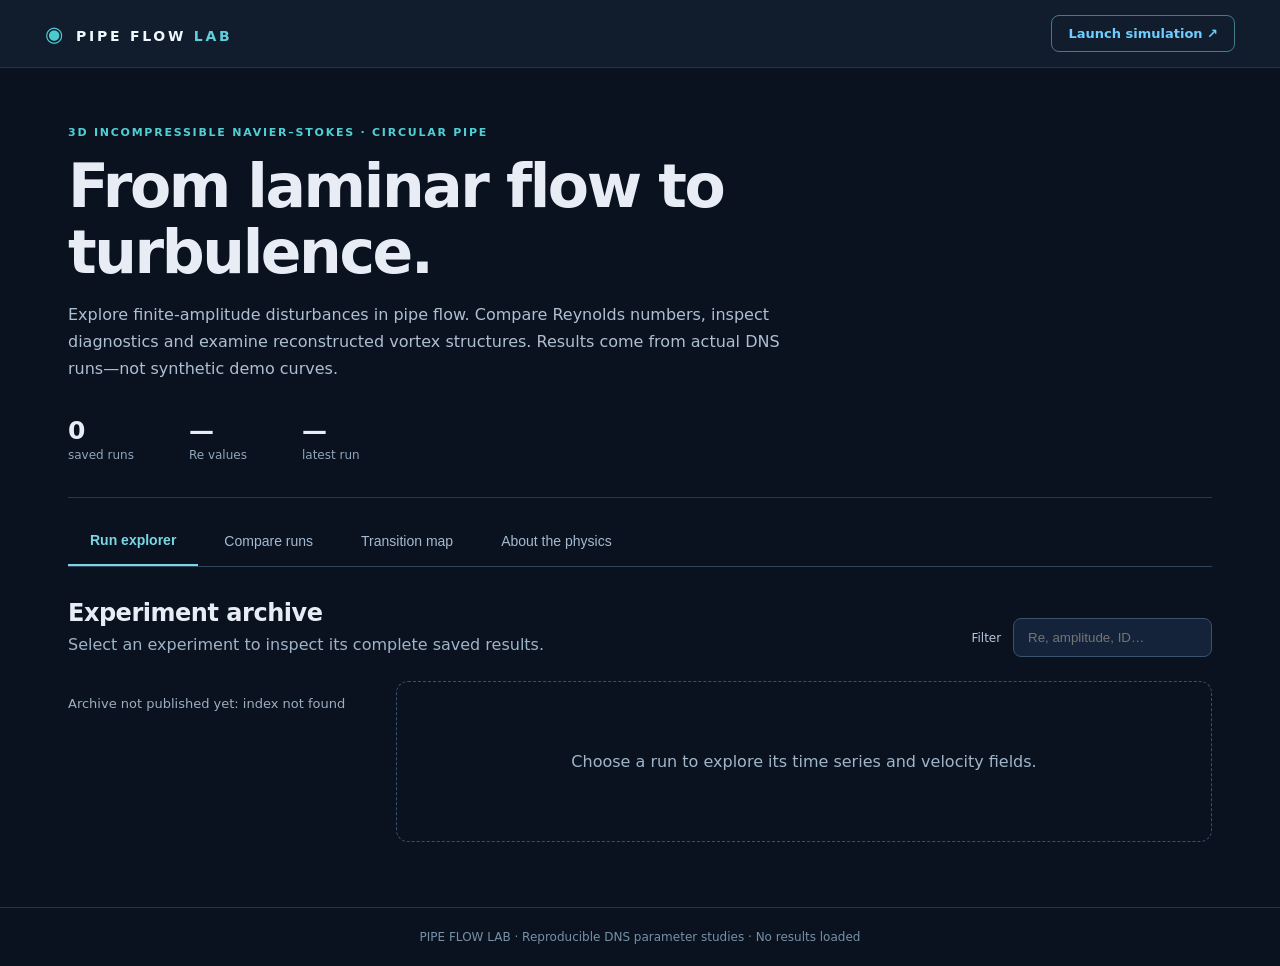
==== web/index.html @ a0a2ded7 "Install 3D pipe-flow DNS simulator and dashboard" ====
<!doctype html>
<html lang="en"><head>
<meta charset="utf-8"><meta name="viewport" content="width=device-width,initial-scale=1">
<title>Pipe Flow Laboratory · 3D Navier–Stokes</title>
<link rel="stylesheet" href="styles.css">
<script src="https://cdn.plot.ly/plotly-2.35.2.min.js" defer></script>
<script src="app.js" defer></script>
</head><body>
<header class="top"><div class="logo">◉ <span>PIPE FLOW <b>LAB</b></span></div>
<a class="github" id="actions-link" href="#" target="_blank" rel="noopener">Launch simulation ↗</a></header>
<main><section class="hero"><div class="eyebrow">3D INCOMPRESSIBLE NAVIER–STOKES · CIRCULAR PIPE</div>
<h1>From laminar flow to turbulence.</h1><p>Explore finite-amplitude disturbances in pipe flow. Compare Reynolds numbers, inspect diagnostics and examine reconstructed vortex structures. Results come from actual DNS runs—not synthetic demo curves.</p>
<div class="hero-metrics"><div><span id="num-runs">0</span><small>saved runs</small></div><div><span id="num-re">—</span><small>Re values</small></div><div><span id="latest">—</span><small>latest run</small></div></div></section>
<nav class="tabs"><button class="tab active" data-tab="runs">Run explorer</button><button class="tab" data-tab="compare">Compare runs</button><button class="tab" data-tab="phase">Transition map</button><button class="tab" data-tab="about">About the physics</button></nav>
<section class="view active" id="runs"><div class="rowhead"><div><h2>Experiment archive</h2><p>Select an experiment to inspect its complete saved results.</p></div><label>Filter <input id="filter" placeholder="Re, amplitude, ID…" aria-label="Filter runs"></label></div>
<div class="twocol"><aside class="archive" id="run-list"><p class="muted">Loading archive…</p></aside><div class="details" id="details"><div class="empty">Choose a run to explore its time series and velocity fields.</div></div></div></section>
<section class="view" id="compare"><div class="rowhead"><div><h2>Compare experiments</h2><p>Toggle runs below to overlay dissipation and friction factor histories.</p></div></div><div id="compare-picker" class="chips"></div><div class="chartgrid"><div class="panel"><h3>Dissipation / laminar value</h3><div class="plot" id="plot-compare-d"></div></div><div class="panel"><h3>Darcy friction factor</h3><div class="plot" id="plot-compare-f"></div></div></div></section>
<section class="view" id="phase"><h2>Transition map</h2><p>Finite-window outcome as a function of Reynolds number and localized-roll amplitude. These labels use final dissipation: active if D/Dₗ &gt; 1.5; near-laminar if &lt; 1.15; otherwise ambiguous. They are <b>not</b> infinite-time transition thresholds. Repeat runs and extend time before inferring a critical boundary.</p><div class="panel"><div id="plot-phase" class="plot tall"></div></div></section>
<section class="view" id="about"><h2>What is being simulated?</h2><div class="prose"><p>A 3D incompressible Navier–Stokes velocity field in a circular pipe with no-slip walls and axial periodicity. Pipe radius is 1, the laminar centerline speed is 1, and the bulk speed is 1/2. The parameter Re uses bulk speed and pipe diameter (equivalently centerline speed and radius).</p><p>Baseline laminar profile: u<sub>z</sub>(r) = 1 − r². An optional localized finite-amplitude roll perturbs it. Flow rate is held fixed, allowing the pressure gradient to respond to turbulent drag.</p><p>Laminar dissipation D<sub>lam</sub> = 2/Re and Darcy friction f<sub>D,lam</sub> = 64/Re. dnsjax stores the excess axial driving −dP/dz′, so f<sub>D</sub> = 64/Re + 16(−dP/dz′).</p><p>Turbulence intensity shown for snapshots is the cross-sectional RMS of all three velocity fluctuations about their azimuthal–axial mean profiles, divided by U<sub>bulk</sub>. This is not the same as the disturbance energy E′, which includes changes to the mean profile.</p><p>A four-diameter periodic box is a minimal proof-of-concept and generally cannot reproduce long localized turbulent puffs or measure an intrinsic transition Reynolds number. For research-quality claims, test larger boxes, spatial and temporal resolution, and ensembles.</p><p>Solver: <a href="https://github.com/gokhanyalniz/dnsjax" target="_blank" rel="noopener">dnsjax</a> (Apache-2.0). Visualization quantities are reconstructed from saved velocity fields.</p></div></section>
</main><footer>PIPE FLOW LAB · Reproducible DNS parameter studies · <span id="build-info">No results loaded</span></footer>
</body></html>
---- web/styles.css ----
:root{font-family:Inter,ui-sans-serif,system-ui,-apple-system,Segoe UI,sans-serif;color:#e8edf5;background:#0a1220}*{box-sizing:border-box}body{margin:0}a{color:#6fceff}.top{height:68px;border-bottom:1px solid #253349;display:flex;align-items:center;justify-content:space-between;gap:20px;padding:0 max(24px,calc((100vw - 1190px)/2));background:#111d2d}.logo{font-size:21px;letter-spacing:.13em;font-weight:750;color:#4bcad0}.logo span{color:#eff7ff;font-size:14px}.logo b{color:#61cfdb}.github{border:1px solid #417c8b;border-radius:8px;padding:10px 16px;text-decoration:none;font-weight:600;font-size:13px}.github:hover{background:#173744}main{max-width:1190px;margin:auto;padding:0 23px}.hero{padding:58px 0 35px;border-bottom:1px solid #263851}.eyebrow{font-size:11px;letter-spacing:.16em;font-weight:750;color:#51d0d4}h1{font-size:clamp(35px,5vw,60px);letter-spacing:-.04em;line-height:1.1;max-width:840px;margin:14px 0}h2{font-size:24px;letter-spacing:-.02em;margin:0 0 5px}h3{font-size:16px;margin:0 0 16px}.hero p{font-size:16px;line-height:1.7;color:#aebfd1;max-width:750px}.hero-metrics{display:flex;gap:55px;margin-top:33px;flex-wrap:wrap}.hero-metrics div{display:flex;flex-direction:column}.hero-metrics span{font-size:25px;font-weight:730}.hero-metrics small{color:#91a5bb;font-size:12px;margin-top:3px}.tabs{display:flex;gap:4px;border-bottom:1px solid #30445d;overflow:auto;margin-top:18px}.tab{padding:16px 22px;background:transparent;border:0;color:#a4bad1;cursor:pointer;white-space:nowrap;font-size:14px}.tab.active{color:#79d7e3;border-bottom:2px solid #79d7e3;font-weight:700}.view{display:none;padding:32px 0 65px}.view.active{display:block}.rowhead{display:flex;justify-content:space-between;align-items:end;gap:18px;margin-bottom:24px;flex-wrap:wrap}.rowhead p,.view>p{color:#9fb3c7;line-height:1.6;margin:5px 0 0}.rowhead label{font-size:12px;color:#b6c7d8}.rowhead input{background:#142339;border:1px solid #39516b;color:#f0f7ff;padding:11px 14px;border-radius:8px;margin-left:8px}.twocol{display:grid;grid-template-columns:310px minmax(0,1fr);gap:18px}.archive{max-height:960px;overflow-y:auto}.runcard{display:block;width:100%;text-align:left;background:#122135;color:#e9f1f9;border:1px solid #243b54;padding:15px;border-radius:11px;margin-bottom:10px;cursor:pointer}.runcard:hover,.runcard.selected{border-color:#62bdc7;background:#1a3046}.runcard .key{font-size:16px;font-weight:720}.runcard .sub{color:#99afc4;font-size:12px;margin-top:7px}.tag{padding:4px 7px;font-size:11px;border-radius:5px;background:#264357;color:#c4e8f1}.details{min-width:0}.panel{background:#111e30;border:1px solid #2c4157;border-radius:12px;padding:18px;margin-bottom:18px}.empty{padding:70px 25px;border:1px dashed #38506a;border-radius:12px;text-align:center;color:#a1b5c8}.plot{height:315px;width:100%;min-width:0}.plot.tall{height:520px}.chartgrid{display:grid;grid-template-columns:repeat(2,minmax(0,1fr));gap:16px}.chartgrid .panel{margin:0}.meta{display:flex;gap:9px;flex-wrap:wrap;margin:17px 0}.pill{border:1px solid #40576b;border-radius:5px;padding:7px 10px;color:#b8cad9;font-size:12px}.muted{color:#9caec0;font-size:13px;line-height:1.6}.plots{display:grid;grid-template-columns:repeat(2,minmax(0,1fr));gap:12px}.plots .panel{margin:0}.gallery{display:grid;grid-template-columns:repeat(2,minmax(0,1fr));gap:13px}.gallery img{width:100%;border:1px solid #35455d;border-radius:8px;background:#fff}.gallery .wide{grid-column:1/-1}.gallery figcaption{font-size:12px;color:#a6bace;margin:5px 0 13px}.sliderline{display:flex;align-items:center;gap:14px;margin-bottom:18px}.sliderline input{flex:1;accent-color:#69cedd}.chips{display:flex;flex-wrap:wrap;gap:10px;margin-bottom:25px}.chips label{display:inline-flex;align-items:center;gap:7px;background:#172a41;border:1px solid #334961;padding:10px;border-radius:7px;font-size:13px}.chips input{accent-color:#68d0d5}.prose{max-width:760px;color:#b7c7d8;line-height:1.85}.prose p{margin:0 0 20px}footer{padding:22px 24px;border-top:1px solid #23364c;color:#7791a6;text-align:center;font-size:12px}@media(max-width:900px){.twocol{grid-template-columns:1fr}.archive{max-height:270px}.chartgrid,.plots{grid-template-columns:1fr}}@media(max-width:600px){.gallery{grid-template-columns:1fr}.gallery .wide{grid-column:auto}.hero-metrics{gap:22px}.tab{padding:14px 12px}.panel{padding:11px}}
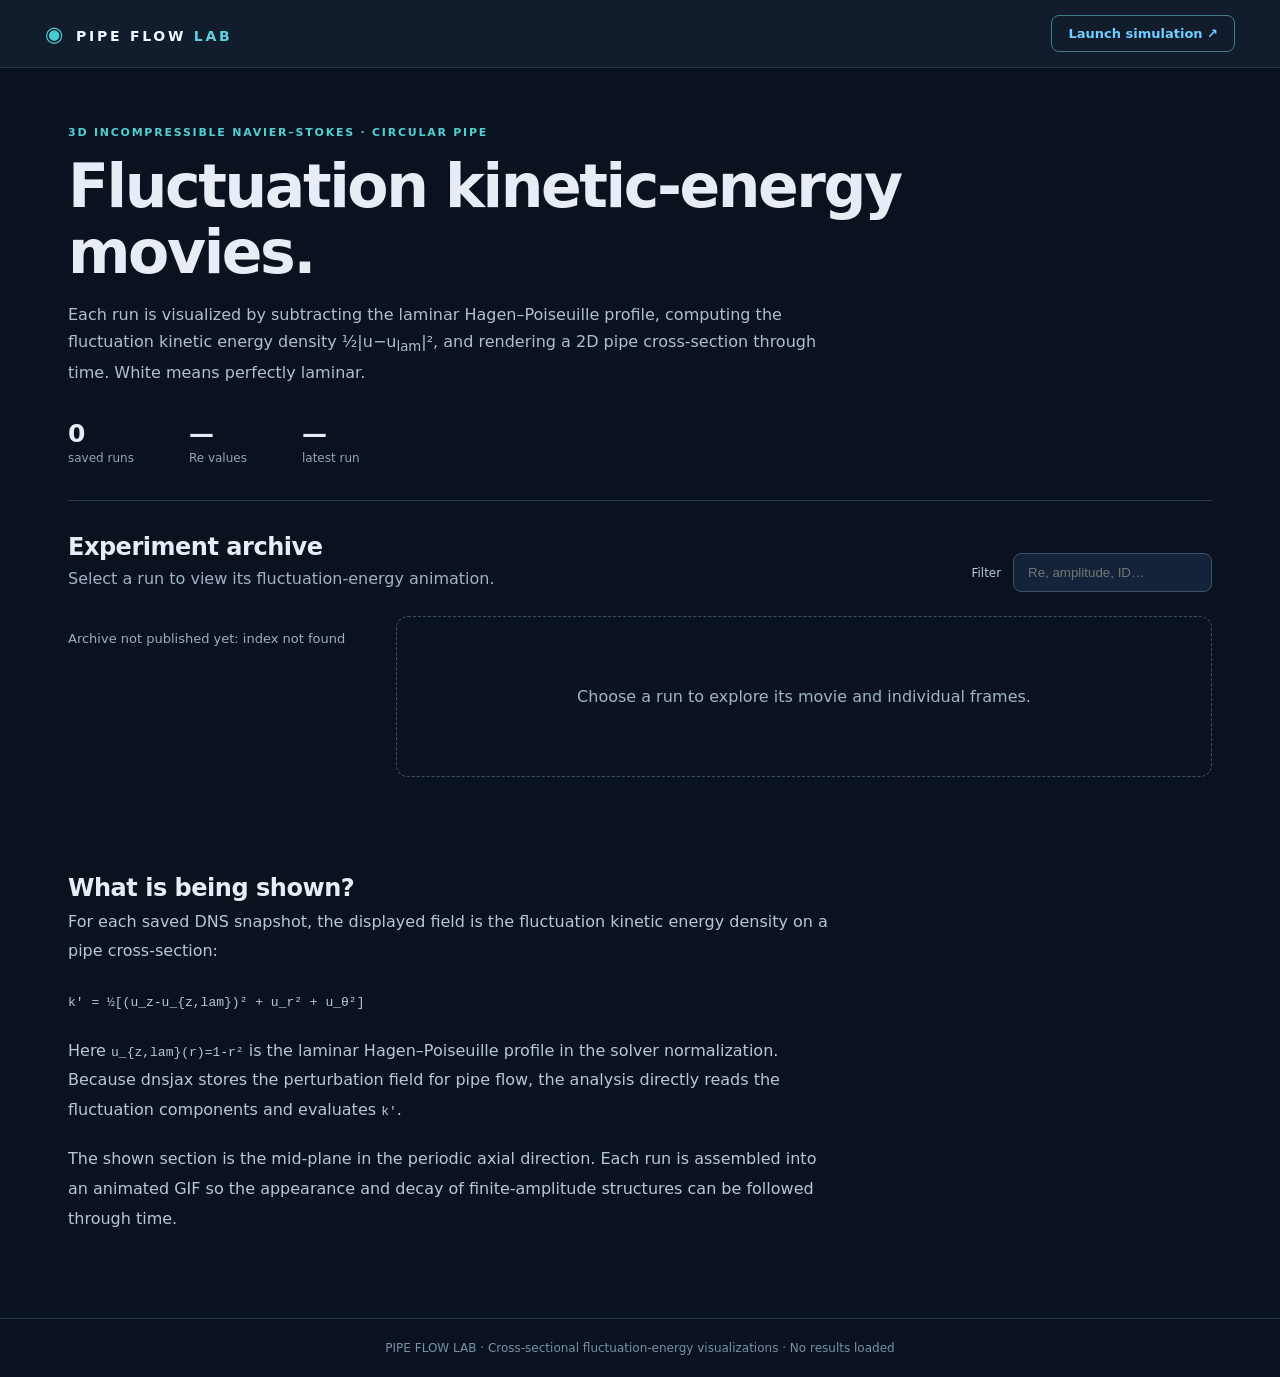
==== commit 8b8cdd01: "Replace plots with fluctuation-energy cross-section movie" ====
--- a/web/index.html
+++ b/web/index.html
@@ -1,21 +1,32 @@
 <!doctype html>
 <html lang="en"><head>
 <meta charset="utf-8"><meta name="viewport" content="width=device-width,initial-scale=1">
-<title>Pipe Flow Laboratory · 3D Navier–Stokes</title>
+<title>Pipe Flow Laboratory · fluctuation-energy movies</title>
 <link rel="stylesheet" href="styles.css">
-<script src="https://cdn.plot.ly/plotly-2.35.2.min.js" defer></script>
 <script src="app.js" defer></script>
 </head><body>
 <header class="top"><div class="logo">◉ <span>PIPE FLOW <b>LAB</b></span></div>
 <a class="github" id="actions-link" href="#" target="_blank" rel="noopener">Launch simulation ↗</a></header>
-<main><section class="hero"><div class="eyebrow">3D INCOMPRESSIBLE NAVIER–STOKES · CIRCULAR PIPE</div>
-<h1>From laminar flow to turbulence.</h1><p>Explore finite-amplitude disturbances in pipe flow. Compare Reynolds numbers, inspect diagnostics and examine reconstructed vortex structures. Results come from actual DNS runs—not synthetic demo curves.</p>
-<div class="hero-metrics"><div><span id="num-runs">0</span><small>saved runs</small></div><div><span id="num-re">—</span><small>Re values</small></div><div><span id="latest">—</span><small>latest run</small></div></div></section>
-<nav class="tabs"><button class="tab active" data-tab="runs">Run explorer</button><button class="tab" data-tab="compare">Compare runs</button><button class="tab" data-tab="phase">Transition map</button><button class="tab" data-tab="about">About the physics</button></nav>
-<section class="view active" id="runs"><div class="rowhead"><div><h2>Experiment archive</h2><p>Select an experiment to inspect its complete saved results.</p></div><label>Filter <input id="filter" placeholder="Re, amplitude, ID…" aria-label="Filter runs"></label></div>
-<div class="twocol"><aside class="archive" id="run-list"><p class="muted">Loading archive…</p></aside><div class="details" id="details"><div class="empty">Choose a run to explore its time series and velocity fields.</div></div></div></section>
-<section class="view" id="compare"><div class="rowhead"><div><h2>Compare experiments</h2><p>Toggle runs below to overlay dissipation and friction factor histories.</p></div></div><div id="compare-picker" class="chips"></div><div class="chartgrid"><div class="panel"><h3>Dissipation / laminar value</h3><div class="plot" id="plot-compare-d"></div></div><div class="panel"><h3>Darcy friction factor</h3><div class="plot" id="plot-compare-f"></div></div></div></section>
-<section class="view" id="phase"><h2>Transition map</h2><p>Finite-window outcome as a function of Reynolds number and localized-roll amplitude. These labels use final dissipation: active if D/Dₗ &gt; 1.5; near-laminar if &lt; 1.15; otherwise ambiguous. They are <b>not</b> infinite-time transition thresholds. Repeat runs and extend time before inferring a critical boundary.</p><div class="panel"><div id="plot-phase" class="plot tall"></div></div></section>
-<section class="view" id="about"><h2>What is being simulated?</h2><div class="prose"><p>A 3D incompressible Navier–Stokes velocity field in a circular pipe with no-slip walls and axial periodicity. Pipe radius is 1, the laminar centerline speed is 1, and the bulk speed is 1/2. The parameter Re uses bulk speed and pipe diameter (equivalently centerline speed and radius).</p><p>Baseline laminar profile: u<sub>z</sub>(r) = 1 − r². An optional localized finite-amplitude roll perturbs it. Flow rate is held fixed, allowing the pressure gradient to respond to turbulent drag.</p><p>Laminar dissipation D<sub>lam</sub> = 2/Re and Darcy friction f<sub>D,lam</sub> = 64/Re. dnsjax stores the excess axial driving −dP/dz′, so f<sub>D</sub> = 64/Re + 16(−dP/dz′).</p><p>Turbulence intensity shown for snapshots is the cross-sectional RMS of all three velocity fluctuations about their azimuthal–axial mean profiles, divided by U<sub>bulk</sub>. This is not the same as the disturbance energy E′, which includes changes to the mean profile.</p><p>A four-diameter periodic box is a minimal proof-of-concept and generally cannot reproduce long localized turbulent puffs or measure an intrinsic transition Reynolds number. For research-quality claims, test larger boxes, spatial and temporal resolution, and ensembles.</p><p>Solver: <a href="https://github.com/gokhanyalniz/dnsjax" target="_blank" rel="noopener">dnsjax</a> (Apache-2.0). Visualization quantities are reconstructed from saved velocity fields.</p></div></section>
-</main><footer>PIPE FLOW LAB · Reproducible DNS parameter studies · <span id="build-info">No results loaded</span></footer>
+<main>
+  <section class="hero">
+    <div class="eyebrow">3D INCOMPRESSIBLE NAVIER–STOKES · CIRCULAR PIPE</div>
+    <h1>Fluctuation kinetic-energy movies.</h1>
+    <p>Each run is visualized by subtracting the laminar Hagen–Poiseuille profile, computing the fluctuation kinetic energy density ½|u−u<sub>lam</sub>|², and rendering a 2D pipe cross-section through time. White means perfectly laminar.</p>
+    <div class="hero-metrics"><div><span id="num-runs">0</span><small>saved runs</small></div><div><span id="num-re">—</span><small>Re values</small></div><div><span id="latest">—</span><small>latest run</small></div></div>
+  </section>
+  <section class="view active" id="runs">
+    <div class="rowhead"><div><h2>Experiment archive</h2><p>Select a run to view its fluctuation-energy animation.</p></div><label>Filter <input id="filter" placeholder="Re, amplitude, ID…" aria-label="Filter runs"></label></div>
+    <div class="twocol"><aside class="archive" id="run-list"><p class="muted">Loading archive…</p></aside><div class="details" id="details"><div class="empty">Choose a run to explore its movie and individual frames.</div></div></div>
+  </section>
+  <section class="view active" id="about">
+    <h2>What is being shown?</h2>
+    <div class="prose">
+      <p>For each saved DNS snapshot, the displayed field is the fluctuation kinetic energy density on a pipe cross-section:</p>
+      <p><code>k′ = ½[(u_z-u_{z,lam})² + u_r² + u_θ²]</code></p>
+      <p>Here <code>u_{z,lam}(r)=1-r²</code> is the laminar Hagen–Poiseuille profile in the solver normalization. Because dnsjax stores the perturbation field for pipe flow, the analysis directly reads the fluctuation components and evaluates <code>k′</code>.</p>
+      <p>The shown section is the mid-plane in the periodic axial direction. Each run is assembled into an animated GIF so the appearance and decay of finite-amplitude structures can be followed through time.</p>
+    </div>
+  </section>
+</main>
+<footer>PIPE FLOW LAB · Cross-sectional fluctuation-energy visualizations · <span id="build-info">No results loaded</span></footer>
 </body></html>
--- a/web/styles.css
+++ b/web/styles.css
@@ -1 +1,2 @@
-:root{font-family:Inter,ui-sans-serif,system-ui,-apple-system,Segoe UI,sans-serif;color:#e8edf5;background:#0a1220}*{box-sizing:border-box}body{margin:0}a{color:#6fceff}.top{height:68px;border-bottom:1px solid #253349;display:flex;align-items:center;justify-content:space-between;gap:20px;padding:0 max(24px,calc((100vw - 1190px)/2));background:#111d2d}.logo{font-size:21px;letter-spacing:.13em;font-weight:750;color:#4bcad0}.logo span{color:#eff7ff;font-size:14px}.logo b{color:#61cfdb}.github{border:1px solid #417c8b;border-radius:8px;padding:10px 16px;text-decoration:none;font-weight:600;font-size:13px}.github:hover{background:#173744}main{max-width:1190px;margin:auto;padding:0 23px}.hero{padding:58px 0 35px;border-bottom:1px solid #263851}.eyebrow{font-size:11px;letter-spacing:.16em;font-weight:750;color:#51d0d4}h1{font-size:clamp(35px,5vw,60px);letter-spacing:-.04em;line-height:1.1;max-width:840px;margin:14px 0}h2{font-size:24px;letter-spacing:-.02em;margin:0 0 5px}h3{font-size:16px;margin:0 0 16px}.hero p{font-size:16px;line-height:1.7;color:#aebfd1;max-width:750px}.hero-metrics{display:flex;gap:55px;margin-top:33px;flex-wrap:wrap}.hero-metrics div{display:flex;flex-direction:column}.hero-metrics span{font-size:25px;font-weight:730}.hero-metrics small{color:#91a5bb;font-size:12px;margin-top:3px}.tabs{display:flex;gap:4px;border-bottom:1px solid #30445d;overflow:auto;margin-top:18px}.tab{padding:16px 22px;background:transparent;border:0;color:#a4bad1;cursor:pointer;white-space:nowrap;font-size:14px}.tab.active{color:#79d7e3;border-bottom:2px solid #79d7e3;font-weight:700}.view{display:none;padding:32px 0 65px}.view.active{display:block}.rowhead{display:flex;justify-content:space-between;align-items:end;gap:18px;margin-bottom:24px;flex-wrap:wrap}.rowhead p,.view>p{color:#9fb3c7;line-height:1.6;margin:5px 0 0}.rowhead label{font-size:12px;color:#b6c7d8}.rowhead input{background:#142339;border:1px solid #39516b;color:#f0f7ff;padding:11px 14px;border-radius:8px;margin-left:8px}.twocol{display:grid;grid-template-columns:310px minmax(0,1fr);gap:18px}.archive{max-height:960px;overflow-y:auto}.runcard{display:block;width:100%;text-align:left;background:#122135;color:#e9f1f9;border:1px solid #243b54;padding:15px;border-radius:11px;margin-bottom:10px;cursor:pointer}.runcard:hover,.runcard.selected{border-color:#62bdc7;background:#1a3046}.runcard .key{font-size:16px;font-weight:720}.runcard .sub{color:#99afc4;font-size:12px;margin-top:7px}.tag{padding:4px 7px;font-size:11px;border-radius:5px;background:#264357;color:#c4e8f1}.details{min-width:0}.panel{background:#111e30;border:1px solid #2c4157;border-radius:12px;padding:18px;margin-bottom:18px}.empty{padding:70px 25px;border:1px dashed #38506a;border-radius:12px;text-align:center;color:#a1b5c8}.plot{height:315px;width:100%;min-width:0}.plot.tall{height:520px}.chartgrid{display:grid;grid-template-columns:repeat(2,minmax(0,1fr));gap:16px}.chartgrid .panel{margin:0}.meta{display:flex;gap:9px;flex-wrap:wrap;margin:17px 0}.pill{border:1px solid #40576b;border-radius:5px;padding:7px 10px;color:#b8cad9;font-size:12px}.muted{color:#9caec0;font-size:13px;line-height:1.6}.plots{display:grid;grid-template-columns:repeat(2,minmax(0,1fr));gap:12px}.plots .panel{margin:0}.gallery{display:grid;grid-template-columns:repeat(2,minmax(0,1fr));gap:13px}.gallery img{width:100%;border:1px solid #35455d;border-radius:8px;background:#fff}.gallery .wide{grid-column:1/-1}.gallery figcaption{font-size:12px;color:#a6bace;margin:5px 0 13px}.sliderline{display:flex;align-items:center;gap:14px;margin-bottom:18px}.sliderline input{flex:1;accent-color:#69cedd}.chips{display:flex;flex-wrap:wrap;gap:10px;margin-bottom:25px}.chips label{display:inline-flex;align-items:center;gap:7px;background:#172a41;border:1px solid #334961;padding:10px;border-radius:7px;font-size:13px}.chips input{accent-color:#68d0d5}.prose{max-width:760px;color:#b7c7d8;line-height:1.85}.prose p{margin:0 0 20px}footer{padding:22px 24px;border-top:1px solid #23364c;color:#7791a6;text-align:center;font-size:12px}@media(max-width:900px){.twocol{grid-template-columns:1fr}.archive{max-height:270px}.chartgrid,.plots{grid-template-columns:1fr}}@media(max-width:600px){.gallery{grid-template-columns:1fr}.gallery .wide{grid-column:auto}.hero-metrics{gap:22px}.tab{padding:14px 12px}.panel{padding:11px}}
+:root{font-family:Inter,ui-sans-serif,system-ui,-apple-system,Segoe UI,sans-serif;color:#e8edf5;background:#0a1220}*{box-sizing:border-box}body{margin:0}a{color:#6fceff}.top{height:68px;border-bottom:1px solid #253349;display:flex;align-items:center;justify-content:space-between;gap:20px;padding:0 max(24px,calc((100vw - 1190px)/2));background:#111d2d}.logo{font-size:21px;letter-spacing:.13em;font-weight:750;color:#4bcad0}.logo span{color:#eff7ff;font-size:14px}.logo b{color:#61cfdb}.github{border:1px solid #417c8b;border-radius:8px;padding:10px 16px;text-decoration:none;font-weight:600;font-size:13px}.github:hover{background:#173744}main{max-width:1190px;margin:auto;padding:0 23px}.hero{padding:58px 0 35px;border-bottom:1px solid #263851}.eyebrow{font-size:11px;letter-spacing:.16em;font-weight:750;color:#51d0d4}h1{font-size:clamp(35px,5vw,60px);letter-spacing:-.04em;line-height:1.1;max-width:840px;margin:14px 0}h2{font-size:24px;letter-spacing:-.02em;margin:0 0 5px}h3{font-size:16px;margin:0 0 16px}.hero p{font-size:16px;line-height:1.7;color:#aebfd1;max-width:750px}.hero-metrics{display:flex;gap:55px;margin-top:33px;flex-wrap:wrap}.hero-metrics div{display:flex;flex-direction:column}.hero-metrics span{font-size:25px;font-weight:730}.hero-metrics small{color:#91a5bb;font-size:12px;margin-top:3px}.tabs{display:flex;gap:4px;border-bottom:1px solid #30445d;overflow:auto;margin-top:18px}.tab{padding:16px 22px;background:transparent;border:0;color:#a4bad1;cursor:pointer;white-space:nowrap;font-size:14px}.tab.active{color:#79d7e3;border-bottom:2px solid #79d7e3;font-weight:700}.view{display:none;padding:32px 0 65px}.view.active{display:block}.rowhead{display:flex;justify-content:space-between;align-items:end;gap:18px;margin-bottom:24px;flex-wrap:wrap}.rowhead p,.view>p{color:#9fb3c7;line-height:1.6;margin:5px 0 0}.rowhead label{font-size:12px;color:#b6c7d8}.rowhead input{background:#142339;border:1px solid #39516b;color:#f0f7ff;padding:11px 14px;border-radius:8px;margin-left:8px}.twocol{display:grid;grid-template-columns:310px minmax(0,1fr);gap:18px}.archive{max-height:960px;overflow-y:auto}.runcard{display:block;width:100%;text-align:left;background:#122135;color:#e9f1f9;border:1px solid #243b54;padding:15px;border-radius:11px;margin-bottom:10px;cursor:pointer}.runcard:hover,.runcard.selected{border-color:#62bdc7;background:#1a3046}.runcard .key{font-size:16px;font-weight:720}.runcard .sub{color:#99afc4;font-size:12px;margin-top:7px}.tag{padding:4px 7px;font-size:11px;border-radius:5px;background:#264357;color:#c4e8f1}.details{min-width:0}.panel{background:#111e30;border:1px solid #2c4157;border-radius:12px;padding:18px;margin-bottom:18px}.empty{padding:70px 25px;border:1px dashed #38506a;border-radius:12px;text-align:center;color:#a1b5c8}.plot{height:315px;width:100%;min-width:0}.plot.tall{height:520px}.chartgrid{display:grid;grid-template-columns:repeat(2,minmax(0,1fr));gap:16px}.chartgrid .panel{margin:0}.meta{display:flex;gap:9px;flex-wrap:wrap;margin:17px 0}.pill{border:1px solid #40576b;border-radius:5px;padding:7px 10px;color:#b8cad9;font-size:12px}.muted{color:#9caec0;font-size:13px;line-height:1.6}.plots{display:grid;grid-template-columns:repeat(2,minmax(0,1fr));gap:12px}.plots .panel{margin:0}.gallery{display:grid;grid-template-columns:repeat(2,minmax(0,1fr));gap:13px}.gallery img{width:100%;border:1px solid #35455d;border-radius:8px;background:#fff}.gallery .wide{grid-column:1/-1}.gallery figcaption{font-size:12px;color:#a6bace;margin:5px 0 13px}.sliderline{display:flex;align-items:center;gap:14px;margin-bottom:18px}.sliderline input{flex:1;accent-color:#69cedd}.chips{display:flex;flex-wrap:wrap;gap:10px;margin-bottom:25px}.chips label{display:inline-flex;align-items:center;gap:7px;background:#172a41;border:1px solid #334961;padding:10px;border-radius:7px;font-size:13px}.chips input{accent-color:#68d0d5}.prose{max-width:760px;color:#b7c7d8;line-height:1.85}.prose p{margin:0 0 20px}.movie{width:100%;max-width:760px;border:1px solid #35455d;border-radius:10px;background:#fff;display:block;margin:14px auto}.singleframe img{width:100%;max-width:760px;border:1px solid #35455d;border-radius:8px;background:#fff}.singleframe figcaption{font-size:12px;color:#a6bace;margin-top:8px}
+footer{padding:22px 24px;border-top:1px solid #23364c;color:#7791a6;text-align:center;font-size:12px}@media(max-width:900px){.twocol{grid-template-columns:1fr}.archive{max-height:270px}.chartgrid,.plots{grid-template-columns:1fr}}@media(max-width:600px){.gallery{grid-template-columns:1fr}.gallery .wide{grid-column:auto}.hero-metrics{gap:22px}.tab{padding:14px 12px}.panel{padding:11px}}
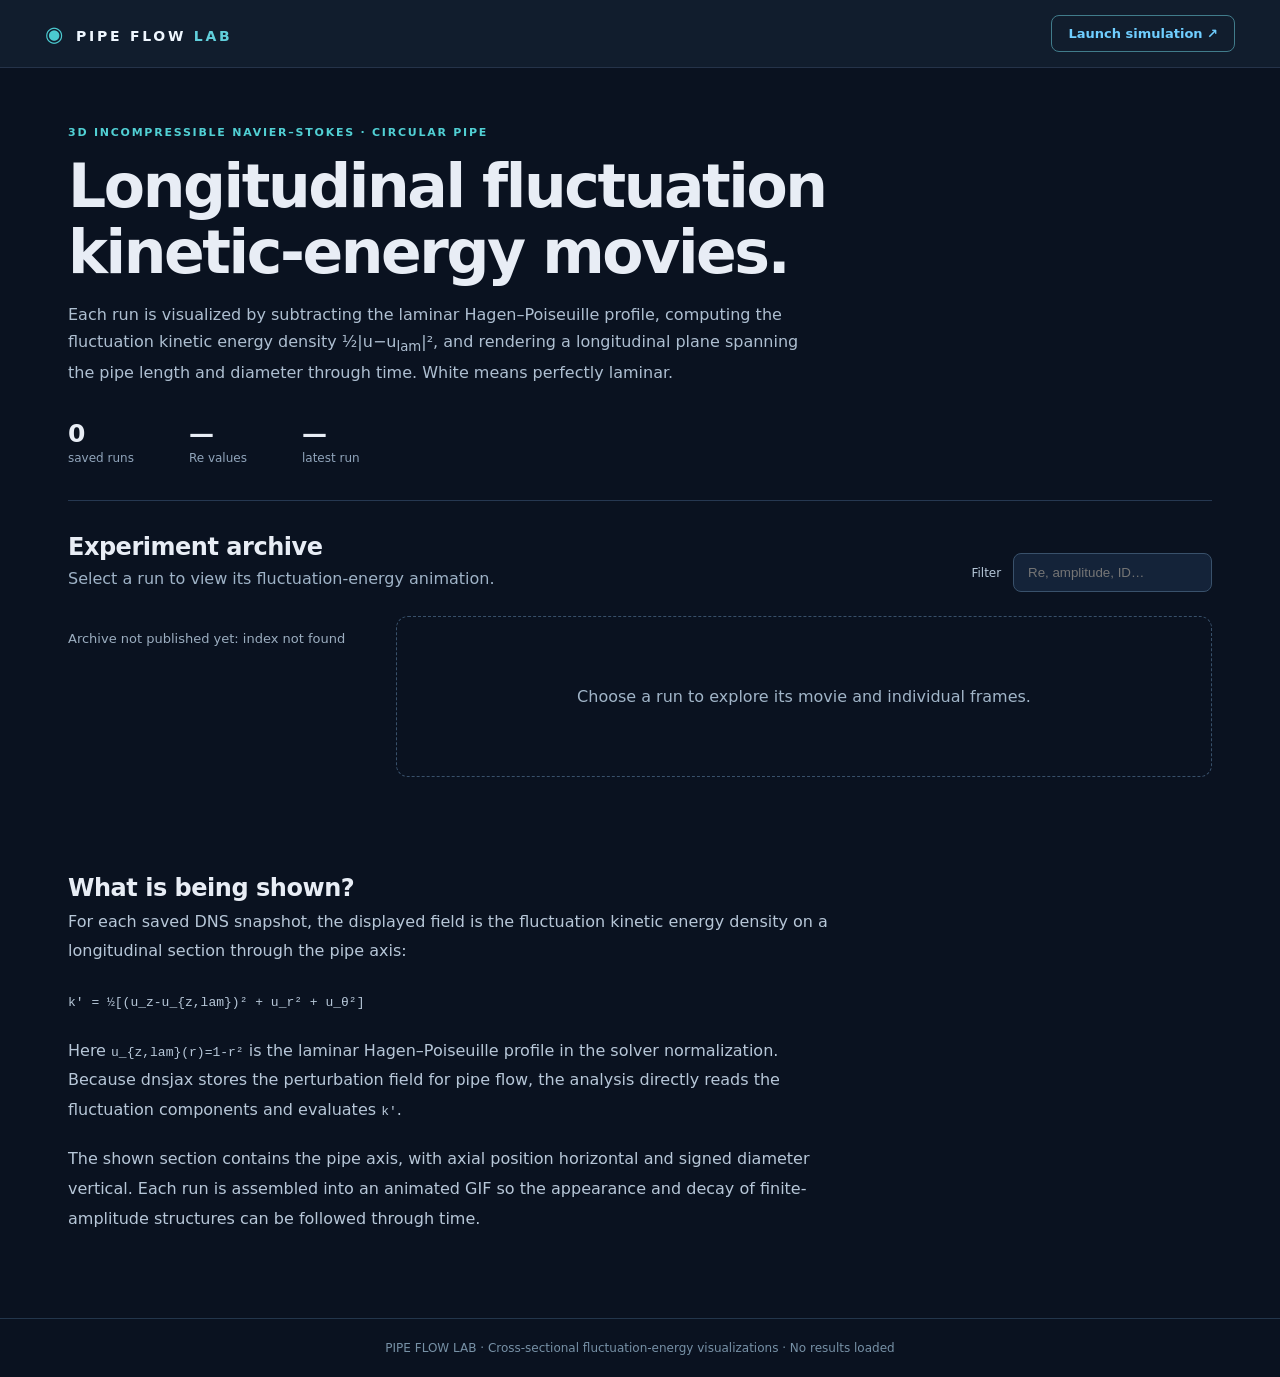
==== commit fe0d1a01: "Render lengthwise pipe fluctuation-energy movies instead of transverse slices" ====
--- a/web/index.html
+++ b/web/index.html
@@ -1,7 +1,7 @@
 <!doctype html>
 <html lang="en"><head>
 <meta charset="utf-8"><meta name="viewport" content="width=device-width,initial-scale=1">
-<title>Pipe Flow Laboratory · fluctuation-energy movies</title>
+<title>Pipe Flow Laboratory · longitudinal fluctuation-energy movies</title>
 <link rel="stylesheet" href="styles.css">
 <script src="app.js" defer></script>
 </head><body>
@@ -10,8 +10,8 @@
 <main>
   <section class="hero">
     <div class="eyebrow">3D INCOMPRESSIBLE NAVIER–STOKES · CIRCULAR PIPE</div>
-    <h1>Fluctuation kinetic-energy movies.</h1>
-    <p>Each run is visualized by subtracting the laminar Hagen–Poiseuille profile, computing the fluctuation kinetic energy density ½|u−u<sub>lam</sub>|², and rendering a 2D pipe cross-section through time. White means perfectly laminar.</p>
+    <h1>Longitudinal fluctuation kinetic-energy movies.</h1>
+    <p>Each run is visualized by subtracting the laminar Hagen–Poiseuille profile, computing the fluctuation kinetic energy density ½|u−u<sub>lam</sub>|², and rendering a longitudinal plane spanning the pipe length and diameter through time. White means perfectly laminar.</p>
     <div class="hero-metrics"><div><span id="num-runs">0</span><small>saved runs</small></div><div><span id="num-re">—</span><small>Re values</small></div><div><span id="latest">—</span><small>latest run</small></div></div>
   </section>
   <section class="view active" id="runs">
@@ -21,10 +21,10 @@
   <section class="view active" id="about">
     <h2>What is being shown?</h2>
     <div class="prose">
-      <p>For each saved DNS snapshot, the displayed field is the fluctuation kinetic energy density on a pipe cross-section:</p>
+      <p>For each saved DNS snapshot, the displayed field is the fluctuation kinetic energy density on a longitudinal section through the pipe axis:</p>
       <p><code>k′ = ½[(u_z-u_{z,lam})² + u_r² + u_θ²]</code></p>
       <p>Here <code>u_{z,lam}(r)=1-r²</code> is the laminar Hagen–Poiseuille profile in the solver normalization. Because dnsjax stores the perturbation field for pipe flow, the analysis directly reads the fluctuation components and evaluates <code>k′</code>.</p>
-      <p>The shown section is the mid-plane in the periodic axial direction. Each run is assembled into an animated GIF so the appearance and decay of finite-amplitude structures can be followed through time.</p>
+      <p>The shown section contains the pipe axis, with axial position horizontal and signed diameter vertical. Each run is assembled into an animated GIF so the appearance and decay of finite-amplitude structures can be followed through time.</p>
     </div>
   </section>
 </main>
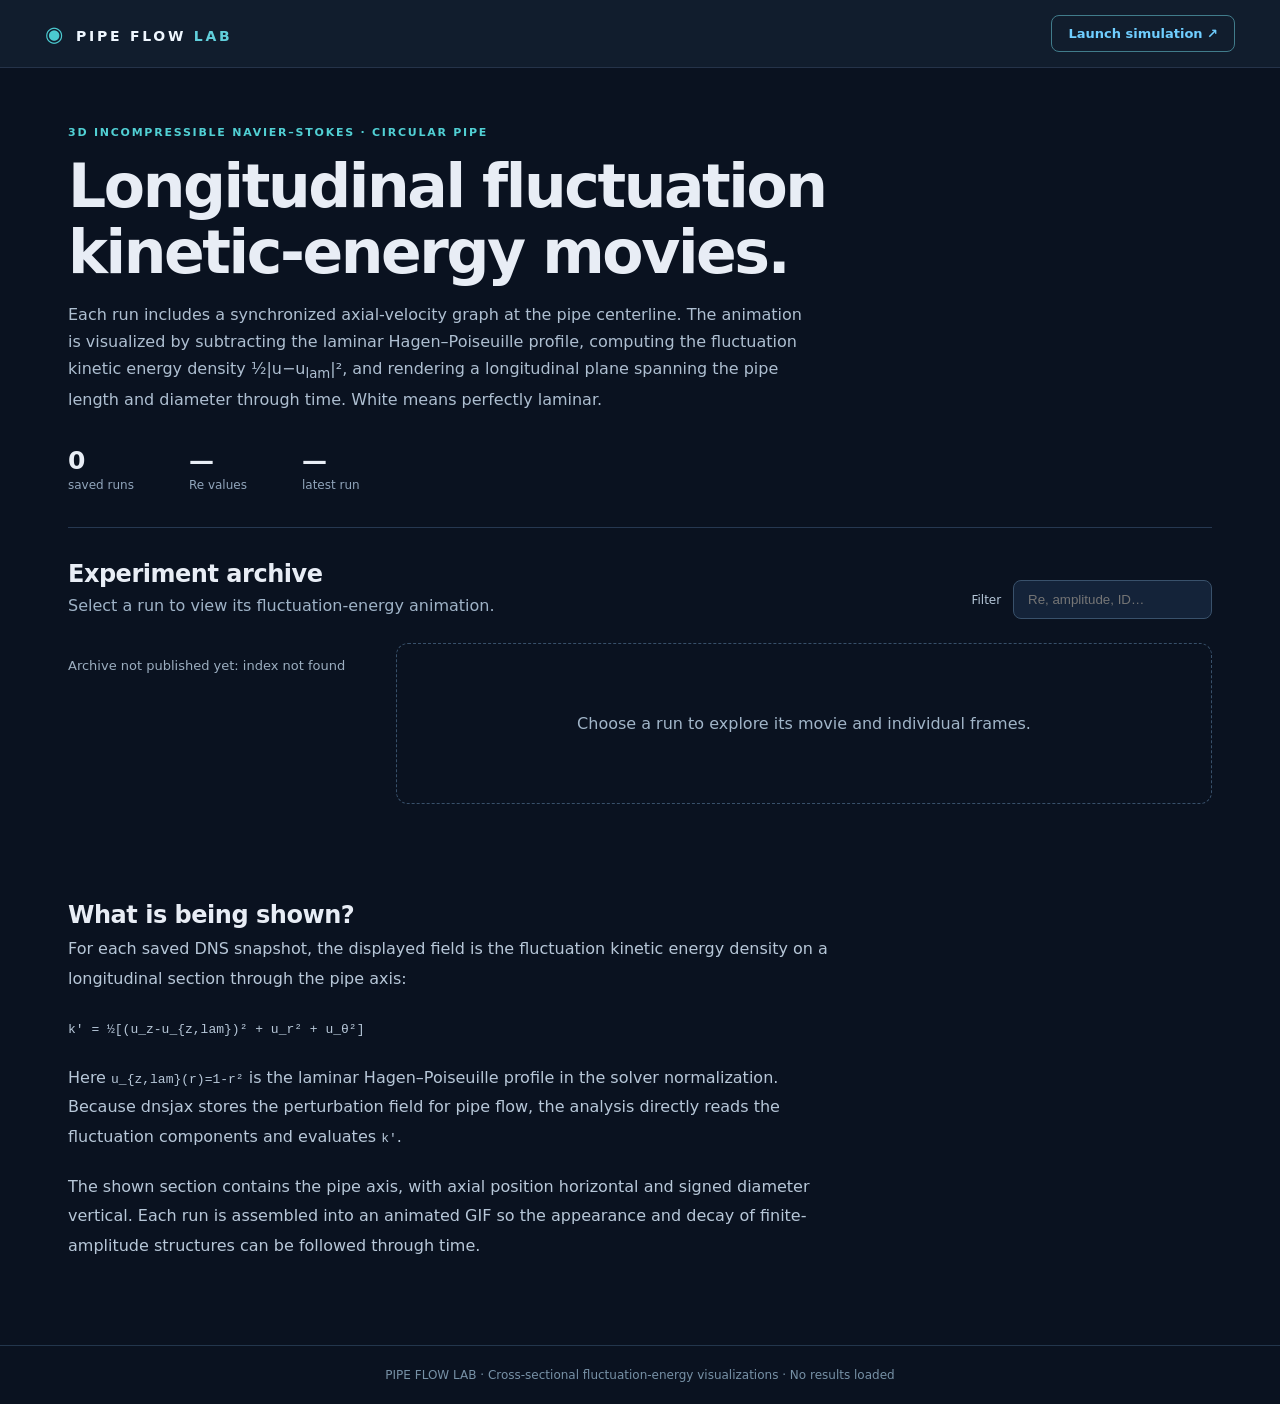
==== commit f29551d3: "Hide legacy transverse runs; synchronize centerline velocity graph with longitudinal movie; support " ====
--- a/web/index.html
+++ b/web/index.html
@@ -11,7 +11,7 @@
   <section class="hero">
     <div class="eyebrow">3D INCOMPRESSIBLE NAVIER–STOKES · CIRCULAR PIPE</div>
     <h1>Longitudinal fluctuation kinetic-energy movies.</h1>
-    <p>Each run is visualized by subtracting the laminar Hagen–Poiseuille profile, computing the fluctuation kinetic energy density ½|u−u<sub>lam</sub>|², and rendering a longitudinal plane spanning the pipe length and diameter through time. White means perfectly laminar.</p>
+    <p>Each run includes a synchronized axial-velocity graph at the pipe centerline. The animation is visualized by subtracting the laminar Hagen–Poiseuille profile, computing the fluctuation kinetic energy density ½|u−u<sub>lam</sub>|², and rendering a longitudinal plane spanning the pipe length and diameter through time. White means perfectly laminar.</p>
     <div class="hero-metrics"><div><span id="num-runs">0</span><small>saved runs</small></div><div><span id="num-re">—</span><small>Re values</small></div><div><span id="latest">—</span><small>latest run</small></div></div>
   </section>
   <section class="view active" id="runs">
